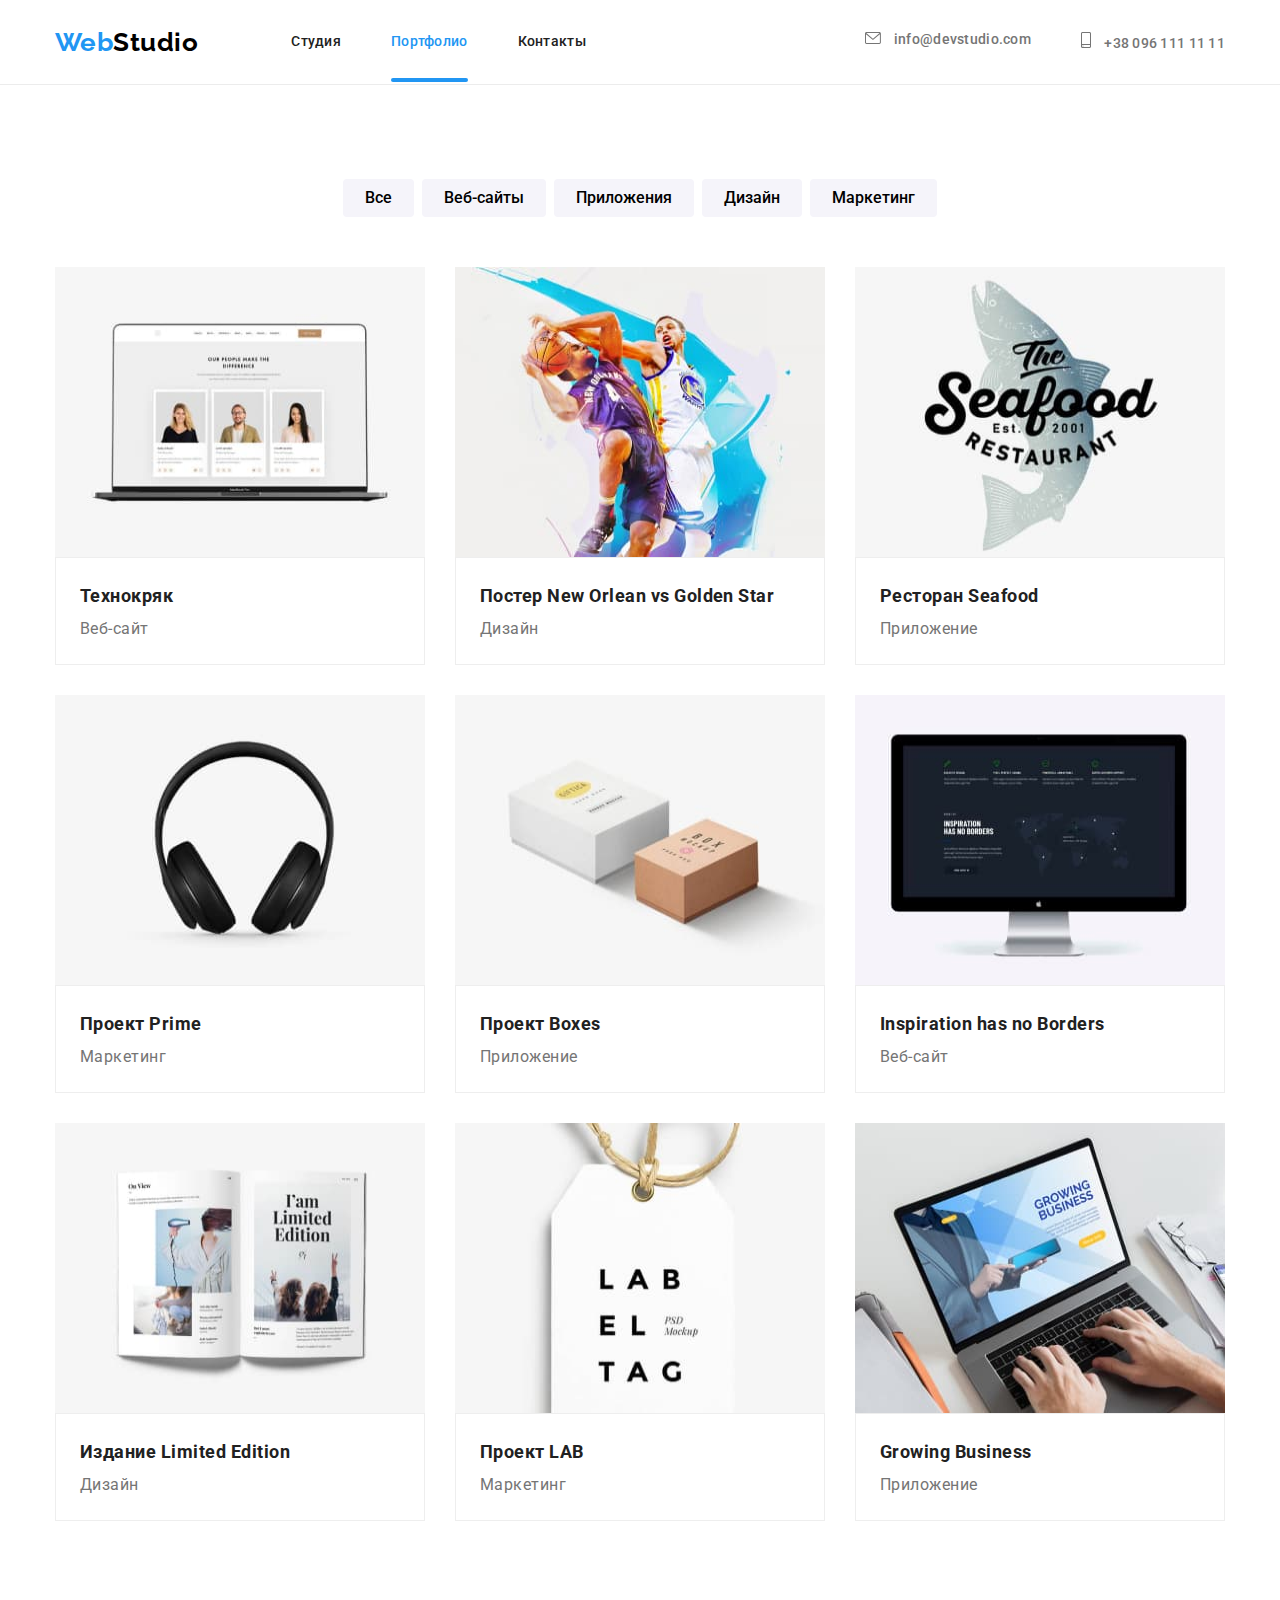
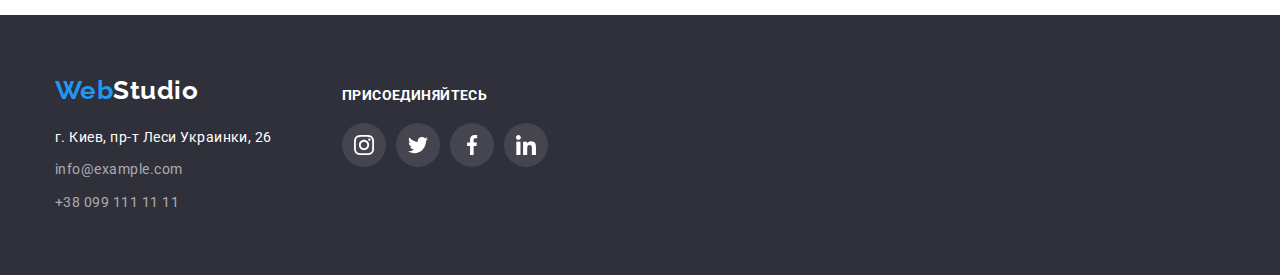
==== portfolio.html @ bd4ec343 "commit1" ====
<!DOCTYPE html>
<html lang="en">
  <head>
    <meta charset="UTF-8" />
    <meta name="viewport" content="width=device-width, initial-scale=1.0" />
    <title>portfolio</title>
    <link rel="preconnect" href="https://fonts.gstatic.com" />
    <link
      href="https://fonts.googleapis.com/css2?family=Raleway:wght@700&family=Roboto:wght@400;500;700;900&display=swap"
      rel="stylesheet"
    />
    <link
      rel="stylesheet"
      href="https://cdnjs.cloudflare.com/ajax/libs/modern-normalize/1.0.0/modern-normalize.min.css"
    />
    <link rel="stylesheet" href="./css/style.css" />
  </head>
  <body>
    <header class="header">
      <div class="container">
        <a class="header-logo" href="./index.html"><span>Web</span>Studio </a>
        <nav class="nav">
          <ul class="nav-list">
            <li class="item">
              <a class="nav-link" href="./index.html">Студия</a>
            </li>
            <li class="item">
              <a class="nav-link current" href="./portfolio.html">Портфолио</a>
            </li>
            <li class="item">
              <a class="nav-link" href="">Контакты</a>
            </li>
          </ul>
        </nav>
        <address>
          <ul class="address-list">
            <li class="item">
              <a class="header-contact" href="mailto:info@devstudio.com">
                <svg class="icon" width="16" height="12">
                  <use href="./img/sprite.svg#icon-mail"></use>
                </svg>
                info@devstudio.com</a
              >
            </li>
            <li class="item">
              <a class="header-contact" href="tel:+380961111111">
                <svg class="icon" width="10" height="16">
                  <use href="./img/sprite.svg#icon-phone"></use>
                </svg>
                +38 096 111 11 11
              </a>
            </li>
          </ul>
        </address>
      </div>
    </header>
    <!-- main container -->
    <main>
      <section class="portfolio section">
        <div class="project container">
          <h1 class="heading visually-hidden">Our projects</h1>

          <ul class="button-list">
            <li class="item">
              <button class="portfolio-button">Все</button>
            </li>
            <li class="item">
              <button class="portfolio-button">Веб-сайты</button>
            </li>
            <li class="item">
              <button class="portfolio-button">Приложения</button>
            </li>
            <li class="item">
              <button class="portfolio-button">Дизайн</button>
            </li>
            <li class="item">
              <button class="portfolio-button">Маркетинг</button>
            </li>
          </ul>

          <ul class="project-list">
            <li class="project-list-item">
              <a class="card" href="">
                <div class="thumb">
                  <img width="370" height="290" src="./img/portfolio-img1.jpg" alt="project1" />
                  <p class="thumb-description">
                    Технокряк это современная площадка распространения коронавируса. Компании используют эту платформу
                    для цифрового шпионажа и атак на защищённые сервера конкурентов.
                  </p>
                </div>
                <div class="card-name">
                  <h3 class="name">Технокряк</h3>
                  <p class="description">Веб-сайт</p>
                </div>
              </a>
            </li>
            <li class="project-list-item">
              <a class="card" href="">
                <div class="thumb">
                  <img width="370" height="290" src="./img/portfolio-img2.jpg" alt="project2" />
                  <p class="thumb-description">
                    Технокряк это современная площадка распространения коронавируса. Компании используют эту платформу
                    для цифрового шпионажа и атак на защищённые сервера конкурентов.
                  </p>
                </div>
                <div class="card-name">
                  <h3 class="name">Постер New Orlean vs Golden Star</h3>
                  <p class="description">Дизайн</p>
                </div>
              </a>
            </li>
            <li class="project-list-item">
              <a class="card" href="">
                <div class="thumb">
                  <img width="370" height="290" src="./img/portfolio-img3.jpg" alt="project3" />
                  <p class="thumb-description">
                    Технокряк это современная площадка распространения коронавируса. Компании используют эту платформу
                    для цифрового шпионажа и атак на защищённые сервера конкурентов.
                  </p>
                </div>
                <div class="card-name">
                  <h3 class="name">Ресторан Seafood</h3>
                  <p class="description">Приложение</p>
                </div>
              </a>
            </li>
            <li class="project-list-item">
              <a class="card" href="">
                <div class="thumb">
                  <img width="370" height="290" src="./img/portfolio-img4.jpg" alt="project4" />
                  <p class="thumb-description">
                    Технокряк это современная площадка распространения коронавируса. Компании используют эту платформу
                    для цифрового шпионажа и атак на защищённые сервера конкурентов.
                  </p>
                </div>
                <div class="card-name">
                  <h3 class="name">Проект Prime</h3>
                  <p class="description">Маркетинг</p>
                </div>
              </a>
            </li>
            <li class="project-list-item">
              <a class="card" href="">
                <div class="thumb">
                  <img width="370" height="290" src="./img/portfolio-img5.jpg" alt="project5" />
                  <p class="thumb-description">
                    Технокряк это современная площадка распространения коронавируса. Компании используют эту платформу
                    для цифрового шпионажа и атак на защищённые сервера конкурентов.
                  </p>
                </div>
                <div class="card-name">
                  <h3 class="name">Проект Boxes</h3>
                  <p class="description">Приложение</p>
                </div>
              </a>
            </li>
            <li class="project-list-item">
              <a class="card" href="">
                <div class="thumb">
                  <img width="370" height="290" src="./img/portfolio-img6.jpg" alt="project6" />
                  <p class="thumb-description">
                    Технокряк это современная площадка распространения коронавируса. Компании используют эту платформу
                    для цифрового шпионажа и атак на защищённые сервера конкурентов.
                  </p>
                </div>
                <div class="card-name">
                  <h3 class="name">Inspiration has no Borders</h3>
                  <p class="description">Веб-сайт</p>
                </div>
              </a>
            </li>
            <li class="project-list-item">
              <a class="card" href="">
                <div class="thumb">
                  <img width="370" height="290" src="./img/portfolio-img7.jpg" alt="project7" />
                  <p class="thumb-description">
                    Технокряк это современная площадка распространения коронавируса. Компании используют эту платформу
                    для цифрового шпионажа и атак на защищённые сервера конкурентов.
                  </p>
                </div>
                <div class="card-name">
                  <h3 class="name">Издание Limited Edition</h3>
                  <p class="description">Дизайн</p>
                </div>
              </a>
            </li>
            <li class="project-list-item">
              <a class="card" href="">
                <div class="thumb">
                  <img width="370" height="290" src="./img/portfolio-img8.jpg" alt="project8" />
                  <p class="thumb-description">
                    Технокряк это современная площадка распространения коронавируса. Компании используют эту платформу
                    для цифрового шпионажа и атак на защищённые сервера конкурентов.
                  </p>
                </div>
                <div class="card-name">
                  <h3 class="name">Проект LAB</h3>
                  <p class="description">Маркетинг</p>
                </div>
              </a>
            </li>
            <li class="project-list-item">
              <a class="card" href="">
                <div class="thumb">
                  <img width="370" height="290" src="./img/portfolio-img9.jpg" alt="project9" />
                  <p class="thumb-description">
                    Технокряк это современная площадка распространения коронавируса. Компании используют эту платформу
                    для цифрового шпионажа и атак на защищённые сервера конкурентов.
                  </p>
                </div>
                <div class="card-name">
                  <h3 class="name">Growing Business</h3>
                  <p class="description">Приложение</p>
                </div>
              </a>
            </li>
          </ul>
        </div>
      </section>
    </main>
    <!-- footer section -->
    <footer class="footer">
      <section class="container">
        <div class="info">
          <a class="footer-logo" href="./index.html"><span>Web</span>Studio</a>
          <address>
            <ul>
              <li class="item">
                <a
                  class="footer-address"
                  href="https://goo.gl/maps/swV6j4v5GU542pUBA"
                  target="_blank"
                  rel="searchonmaps"
                >
                  г. Киев, пр-т Леси Украинки, 26
                </a>
              </li>
              <li class="item">
                <a class="footer-contact" href="mailto:info@example.com">info@example.com </a>
              </li>
              <li class="item">
                <a class="footer-contact" href="tel:+380991111111">+38 099 111 11 11 </a>
              </li>
            </ul>
          </address>
        </div>
        <div class="footer-list">
          <h3 class="heading-joinus">Присоединяйтесь</h3>
          <ul class="footer-links-list">
            <li class="footer-links-list-item">
              <a class="footer-links-icon" href="">
                <svg class="icon" width="20" height="20">
                  <use href="./img/sprite.svg#icon-instagram"></use>
                </svg>
              </a>
            </li>
            <li class="footer-links-list-item">
              <a class="footer-links-icon" href="">
                <svg class="icon" width="20" height="20">
                  <use href="./img/sprite.svg#icon-twitter"></use>
                </svg>
              </a>
            </li>
            <li class="footer-links-list-item">
              <a class="footer-links-icon" href="">
                <svg class="icon" width="20" height="20">
                  <use href="./img/sprite.svg#icon-facebook"></use>
                </svg>
              </a>
            </li>
            <li class="footer-links-list-item">
              <a class="footer-links-icon" href="">
                <svg class="icon" width="20" height="20">
                  <use href="./img/sprite.svg#icon-linkedin"></use>
                </svg>
              </a>
            </li>
          </ul>
        </div>
      </section>
    </footer>
  </body>
</html>
---- css/style.css ----
/* hero and footer backgrounds #2F303A
team background #F5F4FA
logo #000000 #2196F3
header nav #212121 #2196F3
contact links #757575 #2196F3
headings #212121
discriptions #757575
adress and email footer #FFFFFF, 60 % */

:root {
  --primary-heading-color: #212121;
  --primary-text-color: #757575;
  --hero-and-footer-background-color: #2f303a;
  --team-section-background-color: #f5f4fa;
  --accent-color: #2196f3;
  --hover-function: cubic-bezier(0.4, 0, 0.2, 1);
}

html {
  box-sizing: border-box;
  margin-left: auto;
  margin-right: auto;
}

*,
*::before,
*::after {
  box-sizing: inherit;
  padding: 0;
  margin: 0;
}

/* ------body------ */
body {
  background-color: #ffffff;
  font-family: 'roboto', sans-serif;
  letter-spacing: 0.03em;
}

.container {
  width: 1200px;
  padding-left: 15px;
  padding-right: 15px;
  margin-left: auto;
  margin-right: auto;
}

.section {
  padding-top: 94px;
  padding-bottom: 94px;
}

/* section,
container,
div {
  outline: solid 1px tomato;
} */

/*---- removing decor ---*/
li {
  list-style: none;
}

a {
  text-decoration: none;
}

img {
  display: block;
}
button {
  border: none;
  cursor: pointer;
}

.visually-hidden {
  position: absolute !important;
  clip: rect(1px 1px 1px 1px);
  clip: rect(1px, 1px, 1px, 1px);
  padding: 0 !important;
  border: 0 !important;
  height: 1px !important;
  width: 1px !important;
  overflow: hidden;
}
/* ---------header----------- */

.header .container {
  display: flex;
  align-items: center;
}

.nav {
  margin-left: 93px;
}

.nav-list {
  display: flex;
}

.nav-list .item + .item,
.address-list .item + .item {
  margin-left: 50px;
}

.address-list {
  display: flex;
}

.header address {
  margin-left: auto;
}

.nav-link-current,
.nav-link,
.header-contact {
  display: block;
  padding-top: 32px;
  padding-bottom: 32px;
  transition: color 250ms var(--hover-function);
}

.header-logo,
.footer-logo {
  color: #000000;
  font-family: 'raleway', sans-serif;
  font-weight: 700;
  font-size: 26px;
  line-height: 1.19;
}

.header-logo span,
.footer-logo span {
  color: var(--accent-color);
}

.header {
  color: var(--primary-heading-color);
  background-color: #ffffff;
  border-bottom: 1px solid #ececec;
}

.nav-link {
  color: var(--primary-heading-color);
  font-weight: 500;
  font-size: 14px;
  line-height: 1.14;
  letter-spacing: 0.02em;
}

.nav-list .current {
  color: var(--accent-color);
  display: block;
  padding-bottom: 0;
}

.nav-list .current::after {
  margin-top: 28px;
  content: '';
  display: block;
  height: 4px;
  border-radius: 2px;
  background-color: var(--accent-color);
}

.header-contact {
  color: #757575;
  font-style: normal;
  font-weight: 500;
  font-size: 14px;
  line-height: 1.14;
  letter-spacing: 0.02em;
  fill: #757575;
}

.header .icon {
  margin-right: 10px;
  transition: fill 250ms var(--hover-function);
}

.header-contact:hover,
.nav-link:hover,
.header-contact:focus,
.nav-link:focus {
  color: var(--accent-color);
  fill: var(--accent-color);
}

/* --------hero------- */

.hero {
  background-color: var(--hero-and-footer-background-color);
  height: 600px;
  max-width: 1600px;
  padding-top: 200px;
  padding-bottom: 200px;
  margin-left: auto;
  margin-right: auto;
  background-image: linear-gradient(to right, rgba(47, 48, 58, 0.4), rgba(47, 48, 58, 0.4)), url(../img/hero.jpg);
  background-size: cover;
  background-position: center;
  background-repeat: no-repeat;
}

.hero-content {
  text-align: center;
  margin: auto;
  max-width: 630px;
}

.hero-heading {
  color: #ffffff;
  font-weight: 900;
  font-size: 44px;
  line-height: 1.36;

  letter-spacing: 0.06em;
  text-transform: uppercase;
  margin-bottom: 30px;
}

.make-order-button {
  background-color: var(--accent-color);
  color: #ffffff;
  font-family: inherit;
  font-weight: 700;
  font-size: 16px;
  line-height: 1.87;
  text-align: center;
  letter-spacing: 0.06em;
  box-shadow: 0px 4px 4px rgba(0, 0, 0, 0.15);
  border-radius: 4px;
  padding: 10px 32px;
  transition: background 250ms var(--hover-function);
}

.make-order-button:hover,
.make-order-button:focus {
  background: #188ce8;
}

/* --portfolio buttons-- */

.portfolio-button {
  background-color: #f5f4fa;
  font-family: inherit;
  font-weight: 500;
  font-size: 16px;
  line-height: 1.62;

  border-radius: 4px;
  padding: 6px 22px 6px 22px;
  transition: all 250ms var(--hover-function);
}

.portfolio-button:hover,
.portfolio-button:focus,
.portfolio-button:active {
  color: #ffffff;
  background-color: var(--accent-color);
  box-shadow: 0px 3px 1px rgba(0, 0, 0, 0.1), 0px 1px 2px rgba(0, 0, 0, 0.08), 0px 2px 2px rgba(0, 0, 0, 0.12);
  border-radius: 4px;
}

.button-list {
  display: flex;
  justify-content: center;
  margin-bottom: 50px;
}

.button-list .item + .item {
  margin-left: 8px;
}

/* --strength-section-- */

.heading {
  color: var(--primary-heading-color);
  font-weight: 700;
  font-size: 36px;
  line-height: 1.16;
  text-align: center;
  margin-bottom: 50px;
}

.strength .name {
  color: var(--primary-heading-color);
  font-weight: 700;
  font-size: 14px;
  line-height: 1.14;
  text-transform: uppercase;
  margin-top: 30px;
  margin-bottom: 10px;
}

.strength .discription {
  color: var(--primary-text-color);
  font-weight: 400;
  font-size: 14px;
  line-height: 1.71;
}

.strength-list {
  display: flex;
  margin-left: -30px;
}

.strength-list .item {
  margin-left: 30px;
  width: calc(100% / 4 - 30px);
}

.strength .item::before {
  display: block;
  content: '';
  height: 120px;
  background-color: #f5f4fa;
  background-position: center;
  background-repeat: no-repeat;
  border-radius: 4px;
}

.strength .antenna::before {
  background-image: url(../img/antenna.svg);
}

.strength .clock::before {
  background-image: url(../img/clock.svg);
}

.strength .diagram::before {
  background-image: url(../img/diagram.svg);
}

.strength .astronaut::before {
  background-image: url(../img/astronaut.svg);
}

/*---- businesses-section----- */

.businesses {
  padding-top: 0px;
}

.businesses-list {
  display: flex;
}

.businesses-list .item {
  margin-left: 30px;
  flex-basis: calc(100% / 3 - 30px);
  position: relative;
}

.businesses-list {
  margin-left: -30px;
}

.item-label {
  background-image: linear-gradient(rgba(47, 48, 58, 0.8), rgba(47, 48, 58, 0.8));
  padding-top: 27px;
  padding-bottom: 27px;
  width: 100%;
  position: absolute;
  bottom: 0px;
}

.label-heading {
  font-weight: bold;
  font-size: 14px;
  line-height: 1.14;
  text-align: center;
  text-transform: uppercase;
  color: #ffffff;
}
/* ------team-section-------- */

.team {
  background-color: var(--team-section-background-color);
}

.team-list {
  display: flex;
  margin-left: -30px;
}

.team-list .item {
  background-color: #ffffff;
  box-shadow: 0px 1px 3px rgba(0, 0, 0, 0.12), 0px 1px 1px rgba(0, 0, 0, 0.14), 0px 2px 1px rgba(0, 0, 0, 0.2);
  border-radius: 0px 0px 4px 4px;

  flex-basis: calc(100% / 4 - 30px);
  margin-left: 30px;
}

.team-list .item-name {
  margin-top: 30px;
  margin-bottom: 30px;
}

.team .name {
  font-weight: 500;
  font-size: 16px;
  line-height: 1.18;
  text-align: center;
  margin-bottom: 10px;
}

.team .description {
  color: var(--primary-text-color);
  font-weight: 400;
  font-size: 16px;
  line-height: 1.18;
  text-align: center;
  margin-bottom: 16px;
}

.link-list {
  display: flex;
  justify-content: center;
  margin-left: -10px;
}

.link-list .link-item {
  margin-left: 10px;
}

.link-list .link-icon {
  display: flex;
  align-items: center;
  justify-content: center;
  height: 44px;
  width: 44px;
  border-radius: 50%;
  fill: #afb1b8;
  transition: all 250ms var(--hover-function);
}

.link-list .link-icon:hover,
.link-list .link-icon:focus {
  background-color: var(--accent-color);
  fill: #ffffff;
}

/* ------------client-section--------- */

.client-list {
  display: flex;
  margin-left: -30px;
}

.client-list .item {
  margin-left: 30px;
  width: calc(100% / 6 - 30px);
}

.client .icon {
  fill: #afb1b8;
  transition: all 250ms var(--hover-function);
}

.client-link {
  height: 90px;
  display: flex;
  justify-content: center;
  align-items: center;
  background-color: #ffffff;
  border: 1px solid #afb1b8;
  border-radius: 4px;
  transition: all 250ms var(--hover-function);
}

.client-link:hover .icon,
.client-link:focus .icon {
  fill: var(--accent-color);
}

.client-link:hover,
.client-link:focus {
  border-color: var(--accent-color);
}

/* -------portfolio-section---------- */

.portfolio .name {
  color: var(--primary-heading-color);
  font-weight: 700;
  font-size: 18px;
  line-height: 2;
}

.description {
  color: var(--primary-text-color);
  font-weight: 400;
  font-size: 16px;
  line-height: 1.87;
}

.project-list {
  display: flex;
  flex-wrap: wrap;
  margin-left: -30px;
  margin-top: -30px;
}

.project-list .project-list-item {
  flex-basis: calc(100% / 3 - 30px);
  display: block;
  margin-left: 30px;
  margin-top: 30px;
}

.project-list .card {
  transition: all 250ms var(--hover-function);
}

.project-list .card-name {
  padding: 20px 24px;
  border: 1px solid #eeeeee;
}

.project-list .card:hover,
.project-list .card:focus {
  box-shadow: 0px 1px 1px rgba(0, 0, 0, 0.12), 0px 4px 4px rgba(0, 0, 0, 0.06), 1px 4px 6px rgba(0, 0, 0, 0.16);
}

.thumb {
  position: relative;
  overflow: hidden;
}

.thumb-description {
  background-color: rgba(33, 150, 243, 0.9);
  position: absolute;
  top: 0;
  left: 0;
  height: 100%;
  padding: 63px 24px;
  transition: all 250ms var(--hover-function);

  font-size: 18px;
  line-height: 1.56;
  color: #ffffff;

  opacity: 0;
  transform: translatey(100%);
}

.card:hover .thumb-description,
.card:focus .thumb-description {
  transform: translate(0%);
  opacity: 1;
}

/* ---footer--- */

.footer {
  background-color: var(--hero-and-footer-background-color);
}

.footer {
  padding-top: 60px;
  padding-bottom: 60px;
}

.footer .container {
  display: flex;
}

.footer-logo {
  color: #ffffff;
}
.footer address {
  margin-top: 20px;
}

.info .item + .item {
  margin-top: 9px;
}

.footer-address {
  color: #ffffff;
  font-style: normal;
  font-weight: 400;
  font-size: 14px;
  line-height: 1.71;
  transition: all 250ms var(--hover-function);
}

.footer-contact {
  margin-top: 9px;

  color: rgba(255, 255, 255, 0.6);
  font-style: normal;
  font-weight: 400;
  font-size: 14px;
  line-height: 1.71;
  transition: all 250ms var(--hover-function);
}

.footer-contact:hover,
.footer-address:hover,
.footer-contact:focus,
.footer-address:focus {
  color: var(--accent-color);
}

.heading-joinus {
  font-size: 14px;
  line-height: 16px;
  letter-spacing: 0.03em;
  text-transform: uppercase;
  color: #ffffff;
  margin-bottom: 20px;
}

.footer-list {
  margin-left: 70px;
  margin-top: 12px;
}

.footer-links-list {
  display: flex;
}

.footer-links-icon {
  display: flex;
  height: 44px;
  width: 44px;
  align-items: center;
  justify-content: center;
  border-radius: 50%;
  background-color: rgba(255, 255, 255, 0.1);
  fill: #ffffff;
  transition: all 250ms var(--hover-function);
}

.footer-links-list-item + .footer-links-list-item {
  margin-left: 10px;
}

.footer-links-icon:hover,
.footer-links-icon:focus {
  background-color: var(--accent-color);
}

/* ------------modal window -----------*/

.backdrop {
  position: fixed;
  top: 0;
  left: 0;
  width: 100%;
  height: 100%;
  background-color: rgba(0, 0, 0, 0.2);
  transition: all 500ms var(--hover-function);
}

.modal {
  width: 528px;
  height: 581px;
  position: absolute;
  top: 50%;
  left: 50%;
  transform: translate(-50%, -50%);
  background-color: #ffffff;

  box-shadow: 0px 1px 3px rgba(0, 0, 0, 0.12), 0px 1px 1px rgba(0, 0, 0, 0.14), 0px 2px 1px rgba(0, 0, 0, 0.2);
  border-radius: 4px;
}

.close-modal {
  width: 30px;
  height: 30px;
  background: transparent;
  border: 1px solid rgba(0, 0, 0, 0.1);
  border-radius: 50%;
  position: absolute;
  top: 8px;
  right: 8px;
}

.is-hidden {
  opacity: 0;
  visibility: hidden;
  pointer-events: none;
}
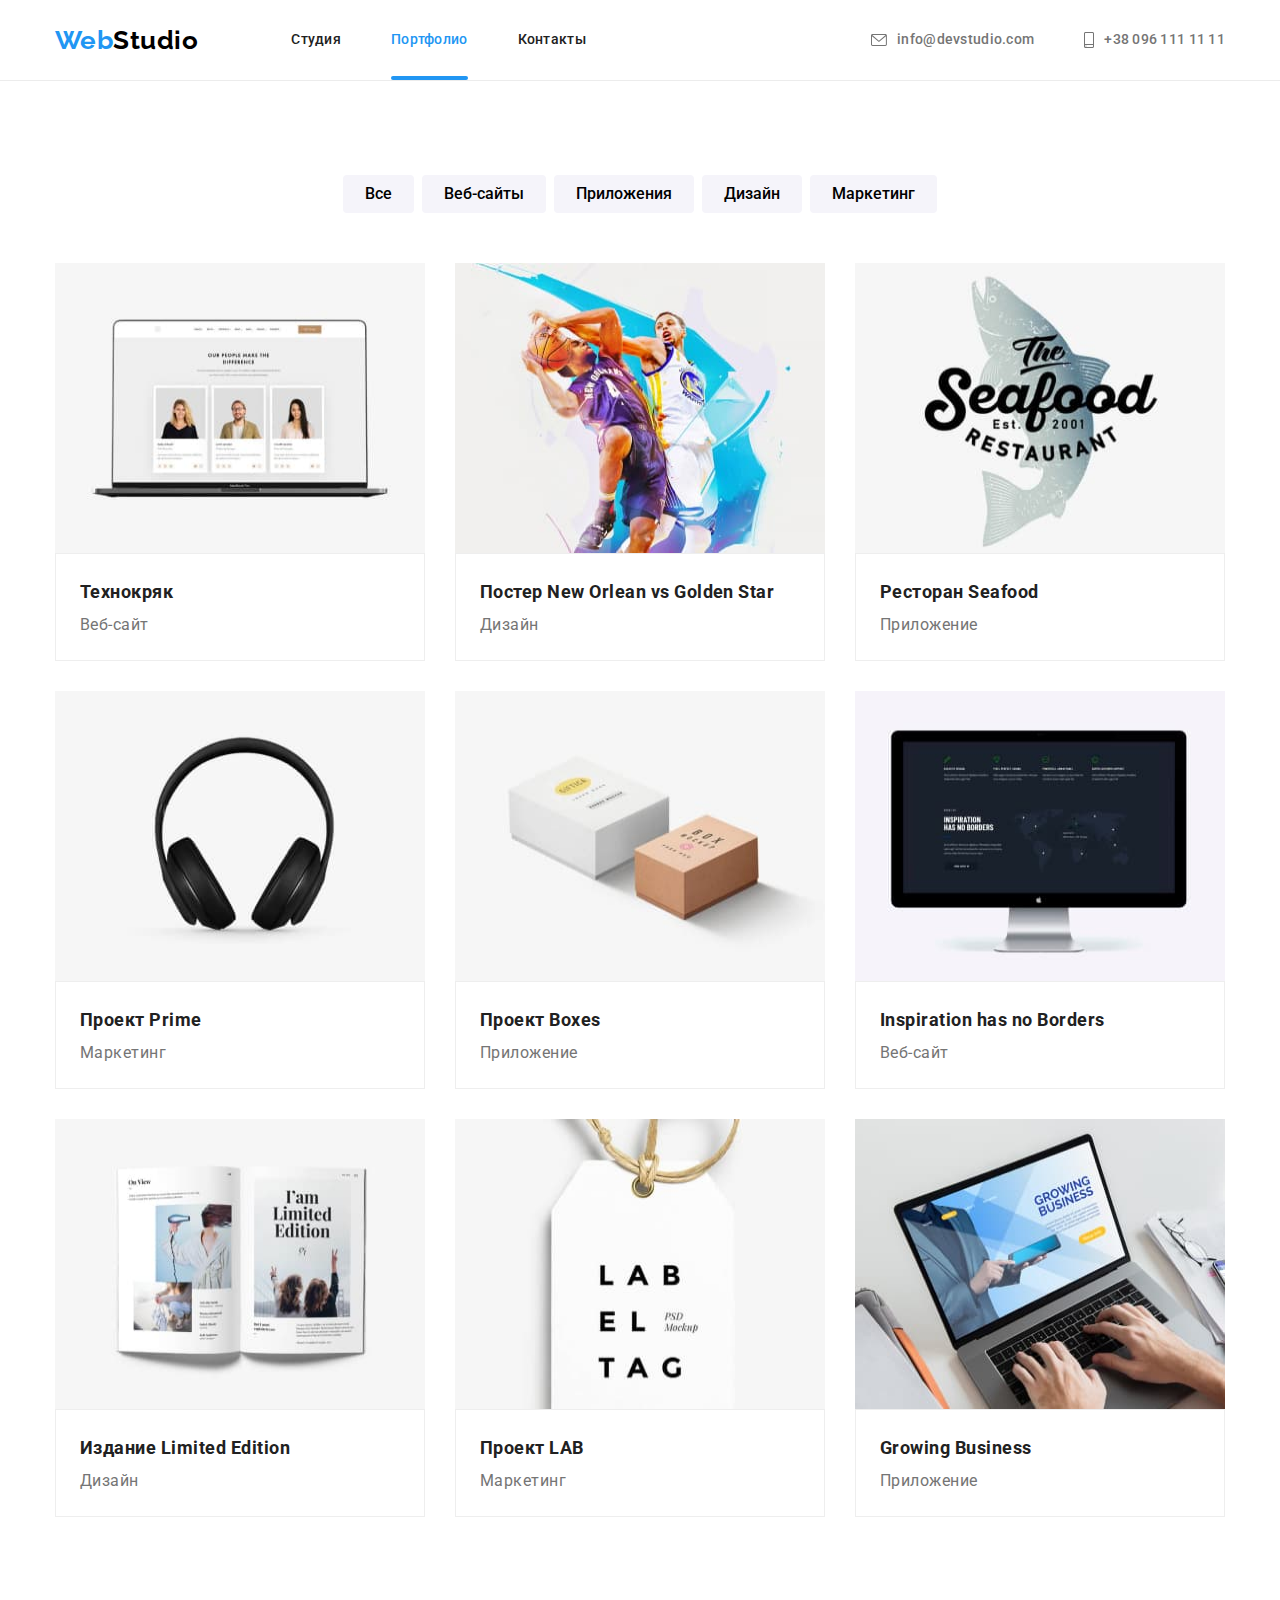
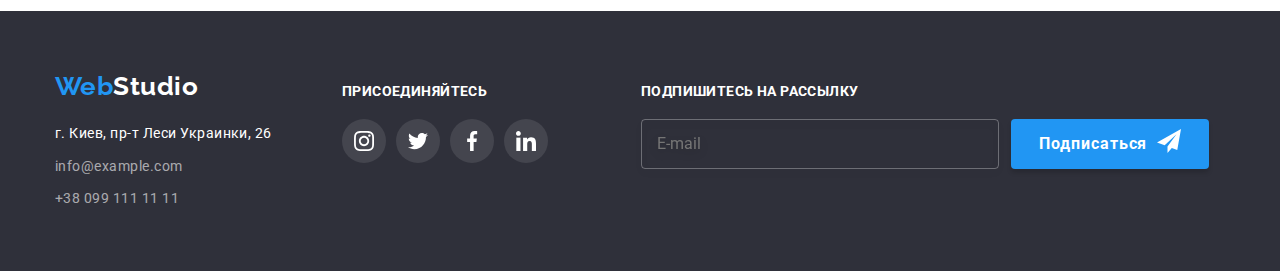
==== commit 7f944b7f: "footer form done" ====
--- a/portfolio.html
+++ b/portfolio.html
@@ -245,7 +245,7 @@
           </address>
         </div>
         <div class="footer-list">
-          <h3 class="heading-joinus">Присоединяйтесь</h3>
+          <h3 class="heading-footer">Присоединяйтесь</h3>
           <ul class="footer-links-list">
             <li class="footer-links-list-item">
               <a class="footer-links-icon" href="">
@@ -276,6 +276,15 @@
               </a>
             </li>
           </ul>
+        </div>
+        <div class="subscribe">
+          <h3 class="heading-footer">Подпишитесь на рассылку</h3>
+          <form class="form-footer" action="#">
+            <input class="input-email" type="email" placeholder="E-mail" name="mail" id="mail" />
+            <button class="button-send" type="submit">
+              <span>Подписаться</span>
+            </button>
+          </form>
         </div>
       </section>
     </footer>
--- a/css/style.css
+++ b/css/style.css
@@ -171,6 +171,8 @@
   line-height: 1.14;
   letter-spacing: 0.02em;
   fill: #757575;
+  display: flex;
+  align-items: center;
 }
 
 .header .icon {
@@ -511,6 +513,7 @@
 }
 
 .project-list .card {
+  display: block;
   transition: all 250ms var(--hover-function);
 }
 
@@ -605,7 +608,7 @@
   color: var(--accent-color);
 }
 
-.heading-joinus {
+.heading-footer {
   font-size: 14px;
   line-height: 16px;
   letter-spacing: 0.03em;
@@ -642,6 +645,59 @@
 .footer-links-icon:hover,
 .footer-links-icon:focus {
   background-color: var(--accent-color);
+}
+
+.subscribe {
+  margin-left: 93px;
+  margin-top: 12px;
+}
+
+.form-footer {
+  display: flex;
+}
+
+.button-send {
+  background-color: var(--accent-color);
+  color: #ffffff;
+  font-family: inherit;
+  font-weight: 700;
+  font-size: 16px;
+  line-height: 1.87;
+  text-align: center;
+  letter-spacing: 0.06em;
+  box-shadow: 0px 4px 4px rgba(0, 0, 0, 0.15);
+  display: flex;
+
+  padding: 10px 28px;
+  border-radius: 4px;
+  margin-left: 12px;
+  transition: background 250ms var(--hover-function);
+}
+
+.button-send:hover,
+.button-send:focus {
+  background: #188ce8;
+}
+
+.button-send::after {
+  content: '';
+  display: block;
+  width: 24px;
+  height: 24px;
+  margin-left: 10px;
+
+  background-image: url(../img/icon-send.svg);
+}
+
+.input-email {
+  background-color: inherit;
+  width: 358px;
+  height: 50px;
+
+  padding: 15px;
+  border: 1px solid rgba(255, 255, 255, 0.3);
+  filter: drop-shadow(0px 4px 4px rgba(0, 0, 0, 0.15));
+  border-radius: 4px;
 }
 
 /* ------------modal window -----------*/
@@ -656,7 +712,7 @@
   transition: all 500ms var(--hover-function);
 }
 
-.modal {
+.modal-window {
   width: 528px;
   height: 581px;
   position: absolute;
@@ -680,8 +736,8 @@
   right: 8px;
 }
 
-.is-hidden {
+/* .is-hidden {
   opacity: 0;
   visibility: hidden;
   pointer-events: none;
-}
+} */
